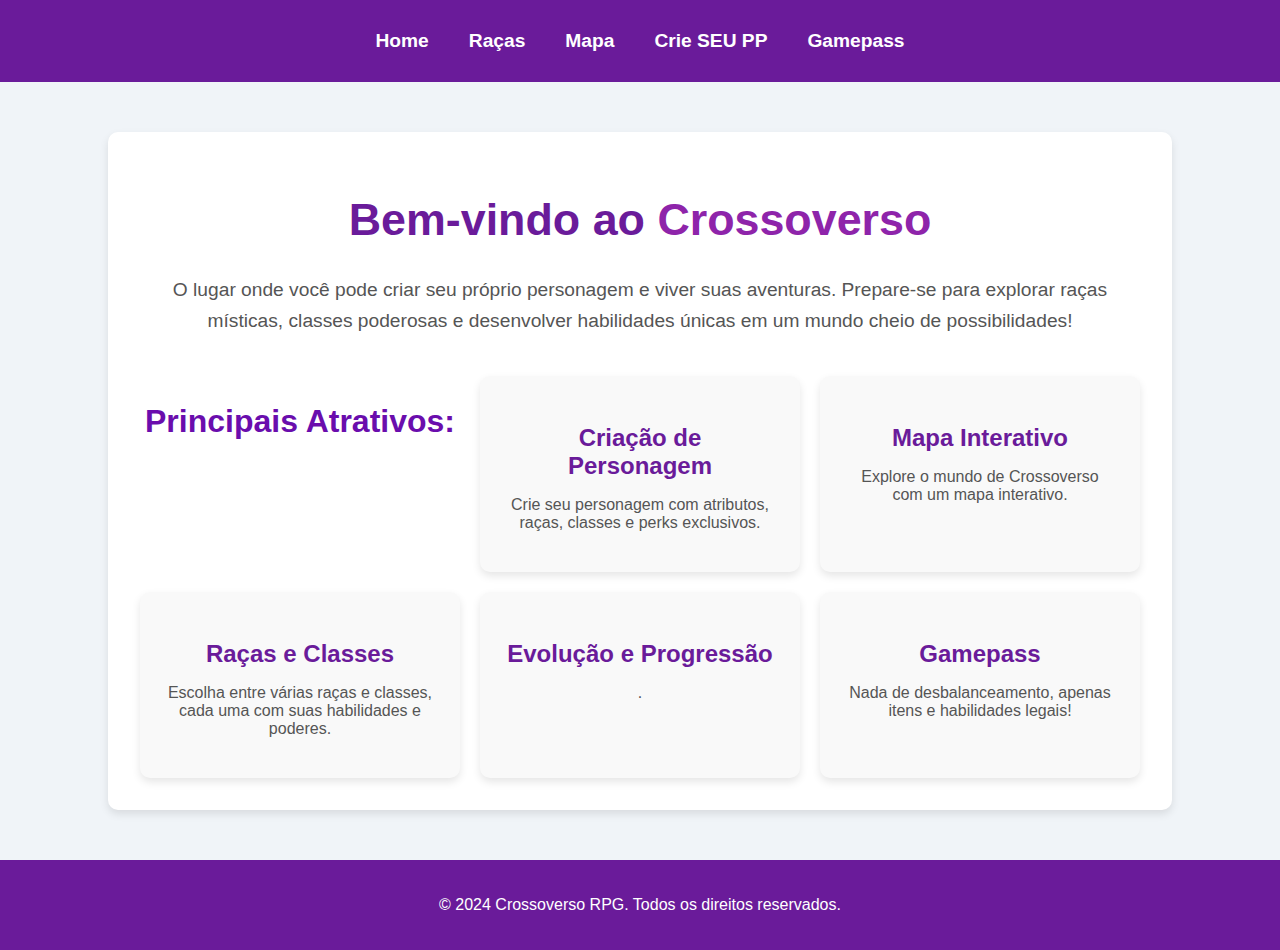
==== index.html @ 91a1147b "Add files via upload" ====
<!DOCTYPE html>
<html lang="pt-BR">
<head>
    <meta charset="UTF-8">
    <meta name="viewport" content="width=device-width, initial-scale=1.0">
    <title>Crossoverso - RPG</title>
    <link rel="stylesheet" href="style.css">
</head>
<body>
    <div class="navbar">
        <a href="index.html">Home</a>
        <a href="racas.html">Raças</a>
        <a href="mapa.html">Mapa</a>
        <a href="crie.html">Crie SEU PP</a>
        <a href="gamepass.html">Gamepass</a>
    </div>

    <div class="home">
        <div class="welcome-message">
            <h1>Bem-vindo ao <span class="highlight">Crossoverso</span></h1>
            <p>O lugar onde você pode criar seu próprio personagem e viver suas aventuras. Prepare-se para explorar raças místicas, classes poderosas e desenvolver habilidades únicas em um mundo cheio de possibilidades!</p>
        </div>

        <div class="features">
            <h2>Principais Atrativos:</h2>
            <div class="feature-box">
                <h3>Criação de Personagem</h3>
                <p>Crie seu personagem com atributos, raças, classes e perks exclusivos.</p>
            </div>
            <div class="feature-box">
                <h3>Mapa Interativo</h3>
                <p>Explore o mundo de Crossoverso com um mapa interativo.</p>
            </div>
            <div class="feature-box">
                <h3>Raças e Classes</h3>
                <p>Escolha entre várias raças e classes, cada uma com suas habilidades e poderes.</p>
            </div>
            <div class="feature-box">
                <h3>Evolução e Progressão</h3>
                <p>.</p>
            </div>
            <div class="feature-box">
                <h3>Gamepass</h3>
                <p>Nada de desbalanceamento, apenas itens e habilidades legais!</p>
            </div>
        </div>
    </div>

    <footer>
        <p>&copy; 2024 Crossoverso RPG. Todos os direitos reservados.</p>
    </footer>
</body>
</html>
---- style.css ----
/* Geral */
body {
    font-family: 'Arial', sans-serif;
    margin: 0;
    background-color: #3c1a5c; /* Cor de fundo roxa */
    color: #f4f4f4;
}

/* Navbar */
.navbar {
    background-color: #4b4a6a;
    display: flex;
    justify-content: center;
    padding: 1rem;
}

.navbar a {
    color: #f4f4f4;
    padding: 10px 20px;
    text-decoration: none;
    font-weight: bold;
    font-size: 1.1rem;
}

.navbar a:hover {
    background-color: #6c63a6;
    border-radius: 5px;
}

/* Criação de Personagem */
.create-character {
    max-width: 600px;
    margin: 0 auto;
    padding: 2rem;
    background-color: #fff;
    border-radius: 10px;
    box-shadow: 0 4px 6px rgba(0, 0, 0, 0.1);
}

label, select, input {
    width: 100%;
    margin-bottom: 1rem;
    padding: 10px;
    font-size: 1rem;
}

button {
    margin-top: 1rem;
    padding: 12px;
    font-size: 1.2rem;
    background-color: #6a3e9b;
    border-radius: 5px;
    color: white;
    cursor: pointer;
}

button:hover {
    background-color: #5d3596;
}

/* Perk Box */
.perk {
    margin-top: 1rem;
    padding: 1rem;
    background-color: #f0f0f0;
    border-radius: 5px;
    display: none;
    transition: all 0.3s;
}

.perk.active {
    display: block;
}

h3 {
    font-size: 1.5rem;
    color: #333;
}

#perkText {
    font-size: 1.2rem;
    color: #555;
}

/* Estilo para a Criação de Personagem */
.create-character {
    max-width: 600px;
    margin: 0 auto;
    padding: 2rem;
    background-color: #fff;
    border-radius: 10px;
    box-shadow: 0 4px 6px rgba(0, 0, 0, 0.1);
}

/* Ficha de Personagem */
#characterStats {
    margin-top: 2rem;
    padding: 1rem;
    background-color: #f0f0f0;
    border-radius: 10px;
}

#characterStats h3 {
    text-align: center;
    color: #333;
}

#attributes p {
    font-size: 1.2rem;
    margin: 0.5rem 0;
}

/* Gráfico */
#characterGraph {
    margin-top: 20px;
}

/* Estilo para a Criação de Personagem */
.create-character {
    max-width: 600px;
    margin: 0 auto;
    padding: 2rem;
    background-color: #fff;
    border-radius: 10px;
    box-shadow: 0 4px 6px rgba(0, 0, 0, 0.1);
}

/* Ficha de Personagem */
#characterStats {
    margin-top: 2rem;
    padding: 1rem;
    background-color: #f0f0f0;
    border-radius: 10px;
}

#characterStats h3 {
    text-align: center;
    color: #333;
}

#attributes p {
    font-size: 1rem;
    margin: 0.5rem 0;
}

#attributesDisplay {
    margin-top: 20px;
}

#attributesDisplay p {
    font-size: 1.2rem;
}

#remainingPoints {
    color: red;
    font-weight: bold;
}

/* Gráfico */
#characterGraph {
    margin-top: 20px;
}

/* Estilo para a Criação de Personagem */
body {
    font-family: Arial, sans-serif;
    background-color: #f4f4f4;
    color: #333;
    margin: 0;
    padding: 0;
}

.navbar {
    background-color: #4CAF50;
    padding: 1rem;
    text-align: center;
}

.navbar a {
    color: white;
    padding: 14px 20px;
    text-decoration: none;
    font-size: 1.2rem;
}

.navbar a:hover {
    background-color: #45a049;
}

/* Estilo do formulário de criação */
.create-character {
    max-width: 600px;
    margin: 50px auto;
    padding: 2rem;
    background-color: #fff;
    border-radius: 10px;
    box-shadow: 0 4px 8px rgba(0, 0, 0, 0.1);
}

h2 {
    text-align: center;
    font-size: 2rem;
    color: #4CAF50;
}

/* Labels e inputs */
label {
    display: block;
    font-size: 1.1rem;
    margin-bottom: 0.5rem;
    color: #333;
}

input[type="text"],
select,
input[type="number"] {
    width: 100%;
    padding: 0.8rem;
    margin-bottom: 1rem;
    border-radius: 5px;
    border: 1px solid #ddd;
    font-size: 1rem;
}

input[type="number"]:focus,
select:focus {
    border-color: #4CAF50;
}

/* Descrições de atributos */
#attributes label {
    font-size: 1rem;
    color: #333;
}

#remainingPoints {
    color: #FF5733;
    font-weight: bold;
}

button {
    width: 100%;
    padding: 1rem;
    background-color: #4CAF50;
    border: none;
    color: white;
    font-size: 1.2rem;
    cursor: pointer;
    border-radius: 5px;
}

button:hover {
    background-color: #45a049;
}

/* Ficha de Personagem */
#characterStats {
    margin-top: 2rem;
    padding: 1rem;
    background-color: #f9f9f9;
    border-radius: 10px;
    box-shadow: 0 4px 8px rgba(0, 0, 0, 0.1);
}

#characterStats h3 {
    text-align: center;
    font-size: 1.8rem;
    color: #4CAF50;
}

#attributesDisplay p {
    font-size: 1.2rem;
}

#characterGraph {
    margin-top: 20px;
}

/* Melhorias no gráfico */
canvas {
    width: 100% !important;
    max-width: 600px;
    margin: 0 auto;
}

/* Estilo para a Criação de Personagem */
body {
    font-family: Arial, sans-serif;
    background-color: #f4f4f4;
    color: #333;
    margin: 0;
    padding: 0;
}

.navbar {
    background-color: #6a1b9a; /* Cor roxa */
    padding: 1rem;
    text-align: center;
}

.navbar a {
    color: white;
    padding: 14px 20px;
    text-decoration: none;
    font-size: 1.2rem;
}

.navbar a:hover {
    background-color: #8e24aa; /* Tom de roxo mais claro */
}

/* Estilo do formulário de criação */
.create-character {
    max-width: 600px;
    margin: 50px auto;
    padding: 2rem;
    background-color: #fff;
    border-radius: 10px;
    box-shadow: 0 4px 8px rgba(0, 0, 0, 0.1);
}

h2 {
    text-align: center;
    font-size: 2rem;
    color: #6a1b9a; /* Cor roxa */
}

/* Labels e inputs */
label {
    display: block;
    font-size: 1.1rem;
    margin-bottom: 0.5rem;
    color: #333;
}

input[type="text"],
select,
input[type="number"] {
    width: 100%;
    padding: 0.8rem;
    margin-bottom: 1rem;
    border-radius: 5px;
    border: 1px solid #ddd;
    font-size: 1rem;
}

input[type="number"]:focus,
select:focus {
    border-color: #6a1b9a; /* Cor roxa */
}

/* Descrições de atributos */
#attributes label {
    font-size: 1rem;
    color: #333;
}

#remainingPoints {
    color: #FF5733;
    font-weight: bold;
}

button {
    width: 100%;
    padding: 1rem;
    background-color: #6a1b9a; /* Cor roxa */
    border: none;
    color: white;
    font-size: 1.2rem;
    cursor: pointer;
    border-radius: 5px;
}

button:hover {
    background-color: #8e24aa; /* Tom de roxo mais claro */
}

/* Ficha de Personagem */
#characterStats {
    margin-top: 2rem;
    padding: 1rem;
    background-color: #f9f9f9;
    border-radius: 10px;
    box-shadow: 0 4px 8px rgba(0, 0, 0, 0.1);
}

#characterStats h3 {
    text-align: center;
    font-size: 1.8rem;
    color: #6a1b9a; /* Cor roxa */
}

#attributesDisplay p {
    font-size: 1.2rem;
}

#characterGraph {
    margin-top: 20px;
}

/* Melhorias no gráfico */
canvas {
    width: 100% !important;
    max-width: 600px;
    margin: 0 auto;
}

/* Estilo da página inicial (Index) */
.home {
    max-width: 1000px;
    margin: 50px auto;
    padding: 2rem;
    background-color: #fff;
    border-radius: 10px;
    box-shadow: 0 4px 8px rgba(0, 0, 0, 0.1);
}

.welcome-message {
    text-align: center;
    margin-bottom: 40px;
}

.welcome-message h1 {
    font-size: 2.5rem;
    color: #6a1b9a; /* Cor roxa */
}

.welcome-message .highlight {
    color: #8e24aa; /* Tom de roxo mais claro */
}

.welcome-message p {
    font-size: 1.2rem;
    color: #555;
    line-height: 1.6;
}

.features {
    display: grid;
    grid-template-columns: repeat(auto-fill, minmax(280px, 1fr));
    gap: 20px;
    margin-top: 30px;
}

.feature-box {
    background-color: #f9f9f9;
    border-radius: 10px;
    padding: 1.5rem;
    box-shadow: 0 4px 8px rgba(0, 0, 0, 0.1);
    text-align: center;
    transition: transform 0.3s ease;
}

.feature-box:hover {
    transform: translateY(-10px);
}

.feature-box h3 {
    font-size: 1.5rem;
    color: #6a1b9a; /* Cor roxa */
    margin-bottom: 10px;
}

.feature-box p {
    font-size: 1rem;
    color: #555;
}

footer {
    text-align: center;
    margin-top: 40px;
    background-color: #6a1b9a; /* Cor roxa */
    padding: 20px;
    color: white;
    font-size: 1rem;
}

/* Estilo da página inicial (Index) */
body {
    font-family: Arial, sans-serif;
    margin: 0;
    padding: 0;
    background-color: #f0f4f8; /* Cor suave de fundo */
    color: #333;
}

.home {
    max-width: 1000px;
    margin: 50px auto;
    padding: 2rem;
    background-color: #fff;
    border-radius: 10px;
    box-shadow: 0 4px 8px rgba(0, 0, 0, 0.1);
    text-align: center; /* Centraliza o conteúdo */
}

.welcome-message {
    margin-bottom: 40px;
}

.welcome-message h1 {
    font-size: 2.8rem;
    color: #6a1b9a; /* Cor roxa */
}

.welcome-message .highlight {
    color: #8e24aa; /* Tom de roxo mais claro */
}

.welcome-message p {
    font-size: 1.2rem;
    color: #555;
    line-height: 1.6;
    margin-top: 10px;
}

.features {
    display: grid;
    grid-template-columns: repeat(auto-fill, minmax(280px, 1fr));
    gap: 20px;
    margin-top: 30px;
}

.feature-box {
    background-color: #f9f9f9;
    border-radius: 10px;
    padding: 1.5rem;
    box-shadow: 0 4px 8px rgba(0, 0, 0, 0.1);
    transition: transform 0.3s ease;
}

.feature-box:hover {
    transform: translateY(-10px);
}

.feature-box h3 {
    font-size: 1.5rem;
    color: #6a1b9a; /* Cor roxa */
    margin-bottom: 10px;
}

.feature-box p {
    font-size: 1rem;
    color: #555;
}

footer {
    text-align: center;
    margin-top: 40px;
    background-color: #6a1b9a; /* Cor roxa */
    padding: 20px;
    color: white;
    font-size: 1rem;
}

/* Estilo para a navbar */
.navbar {
    background-color: #6a1b9a; /* Cor roxa */
    padding: 1rem;
    text-align: center;
}

.navbar a {
    color: white;
    padding: 14px 20px;
    text-decoration: none;
    font-size: 1.2rem;
}

.navbar a:hover {
    background-color: #8e24aa; /* Tom de roxo mais claro */
}

/* Estilo da página inicial (Index) */
body {
    font-family: Arial, sans-serif;
    margin: 0;
    padding: 0;
    background-color: #f0f4f8; /* Cor suave de fundo */
    color: #333;
}

.home {
    max-width: 1000px;
    margin: 50px auto;
    padding: 2rem;
    background-color: #fff;
    border-radius: 10px;
    box-shadow: 0 4px 8px rgba(0, 0, 0, 0.1);
    text-align: center; /* Centraliza o conteúdo */
}

.welcome-message {
    margin-bottom: 40px;
}

.welcome-message h1 {
    font-size: 2.8rem;
    color: #6a1b9a; /* Cor roxa */
}

.welcome-message .highlight {
    color: #8e24aa; /* Tom de roxo mais claro */
}

.welcome-message p {
    font-size: 1.2rem;
    color: #555;
    line-height: 1.6;
    margin-top: 10px;
}

.features {
    display: grid;
    grid-template-columns: repeat(auto-fill, minmax(280px, 1fr));
    gap: 20px;
    margin-top: 30px;
}

.feature-box {
    background-color: #f9f9f9;
    border-radius: 10px;
    padding: 1.5rem;
    box-shadow: 0 4px 8px rgba(0, 0, 0, 0.1);
    transition: transform 0.3s ease;
}

.feature-box:hover {
    transform: translateY(-10px);
}

.feature-box h3 {
    font-size: 1.5rem;
    color: #6a1b9a; /* Cor roxa */
    margin-bottom: 10px;
}

.feature-box p {
    font-size: 1rem;
    color: #555;
}

footer {
    text-align: center;
    margin-top: 40px;
    background-color: #6a1b9a; /* Cor roxa */
    padding: 20px;
    color: white;
    font-size: 1rem;
}

/* Estilo para a navbar */
.navbar {
    background-color: #6a1b9a; /* Cor roxa */
    padding: 1rem;
    text-align: center;
}

.navbar a {
    color: white;
    padding: 14px 20px;
    text-decoration: none;
    font-size: 1.2rem;
}

.navbar a:hover {
    background-color: #8e24aa; /* Tom de roxo mais claro */
}

/* Estilo Geral */
body {
    font-family: 'Arial', sans-serif;
    background-color: #f0f4f8;
    margin: 0;
    padding: 0;
}

/* Cabeçalho */
header {
    background-color: #6a0dad; /* Roxo intenso */
    color: white;
    padding: 20px;
    text-align: center;
    font-size: 2.5rem;
    text-transform: uppercase;
    font-weight: bold;
}

/* Box da Criação de Personagem */
.create-character {
    max-width: 900px;
    margin: 30px auto;
    background-color: #ffffff;
    padding: 20px;
    border-radius: 10px;
    box-shadow: 0 4px 8px rgba(0, 0, 0, 0.1);
}

.create-character h2 {
    color: #6a0dad;
    font-size: 2rem;
    text-align: center;
    margin-bottom: 20px;
}

.create-character .description {
    color: #333;
    font-size: 1.1rem;
    line-height: 1.6;
    margin-bottom: 20px;
}

/* Títulos e Subtítulos */
h2, h3 {
    color: #6a0dad;
    font-weight: bold;
}

h3 {
    font-size: 1.5rem;
}

/* Campos de Atributos */
.attribute-section {
    margin-bottom: 30px;
}

.attribute-section label {
    font-weight: bold;
    font-size: 1.2rem;
    color: #333;
}

.attribute-slider {
    width: 100%;
    height: 10px;
    background-color: #e0e0e0;
    border-radius: 5px;
    margin: 10px 0;
}

.attribute-slider input {
    width: 100%;
    height: 10px;
    background-color: #6a0dad;
    border-radius: 5px;
}

.attribute-value {
    font-size: 1.2rem;
    color: #6a0dad;
    font-weight: bold;
}

/* Botões */
button {
    background-color: #6a0dad;
    color: white;
    font-size: 1.2rem;
    border: none;
    padding: 10px 20px;
    border-radius: 5px;
    cursor: pointer;
    transition: background-color 0.3s ease;
}

button:hover {
    background-color: #4b0082;
}

button:active {
    background-color: #6a0dad;
}

/* Mensagens de Sucesso e Erro */
.success-message {
    color: #28a745;
    font-weight: bold;
    text-align: center;
    font-size: 1.2rem;
}

.error-message {
    color: #dc3545;
    font-weight: bold;
    text-align: center;
    font-size: 1.2rem;
}
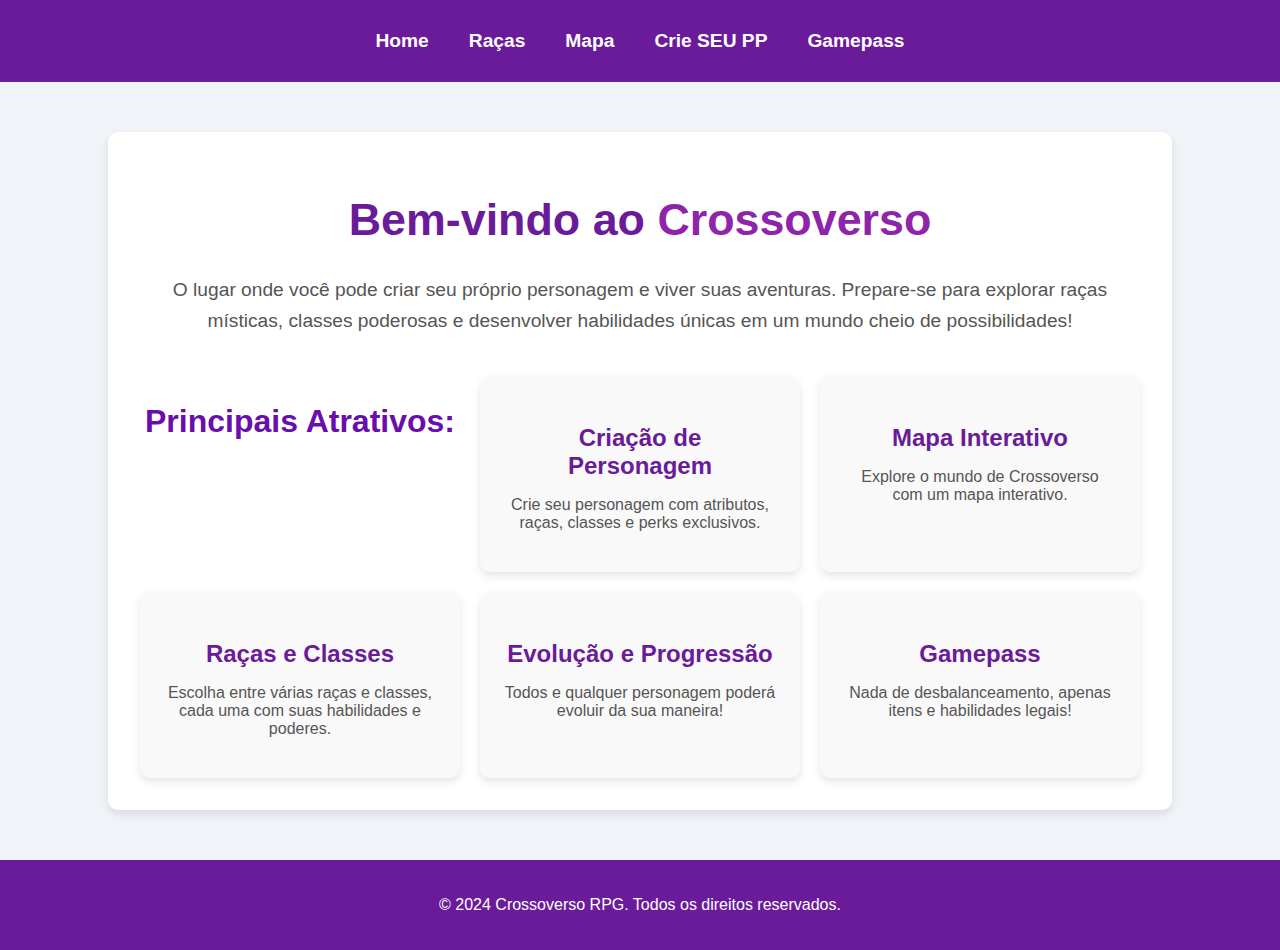
==== commit a48f019e: "index.html" ====
--- a/index.html
+++ b/index.html
@@ -37,7 +37,7 @@
             </div>
             <div class="feature-box">
                 <h3>Evolução e Progressão</h3>
-                <p>.</p>
+                <p>Todos e qualquer personagem poderá evoluir da sua maneira!</p>
             </div>
             <div class="feature-box">
                 <h3>Gamepass</h3>
